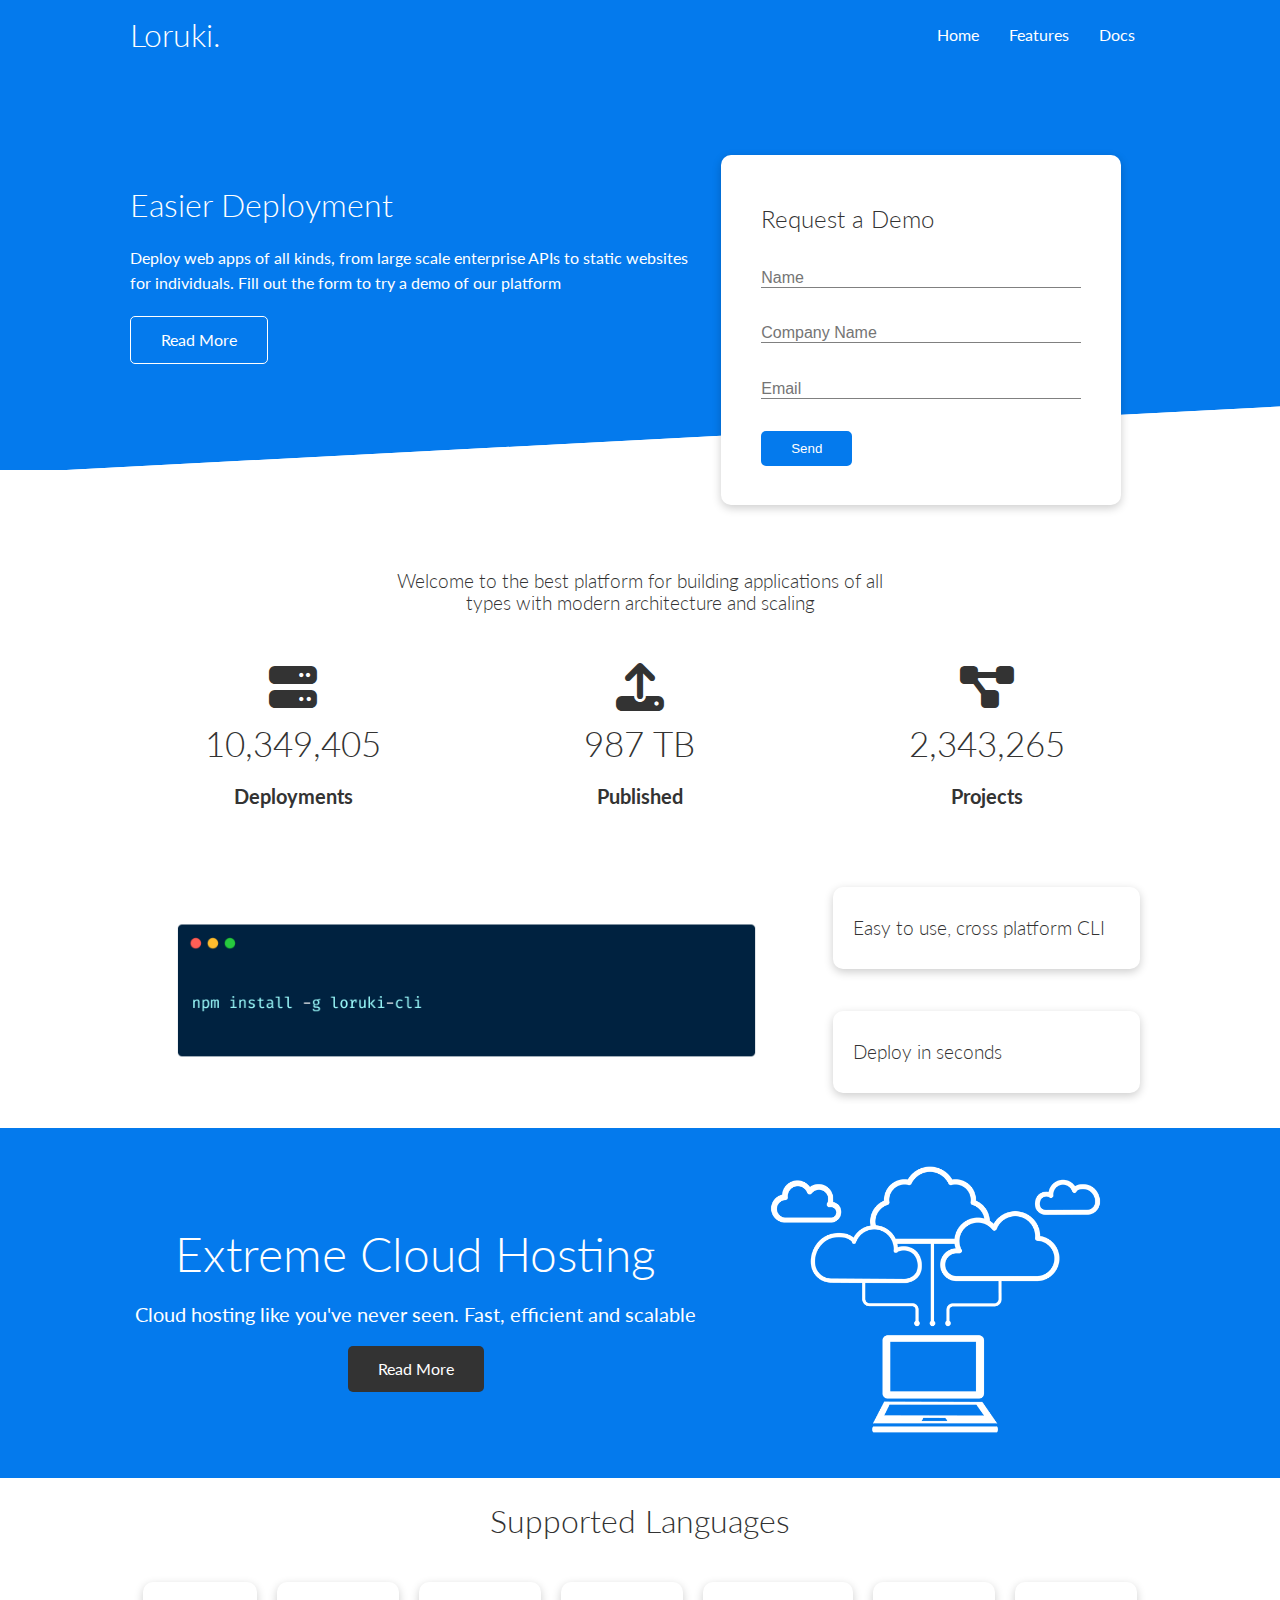
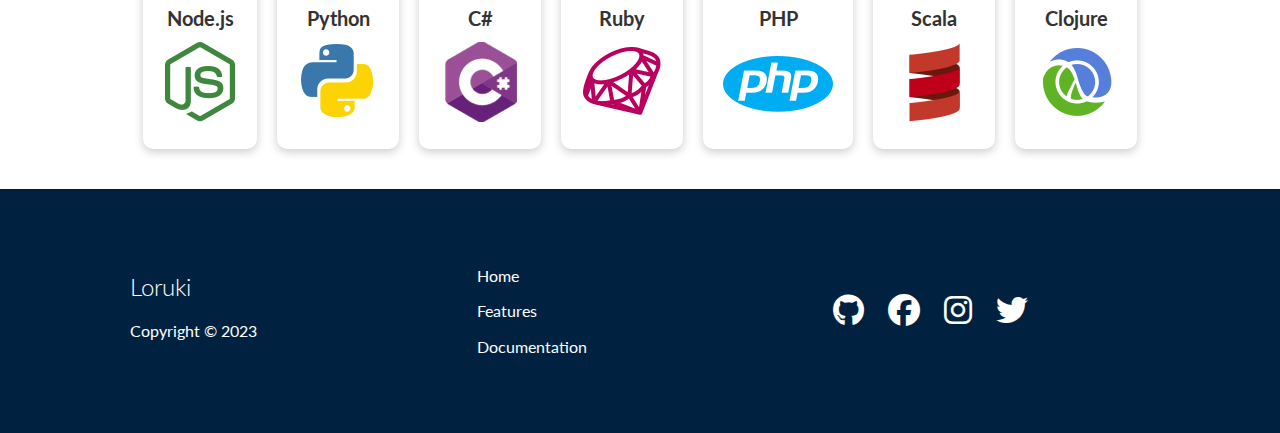
==== index.html @ 4200d352 "first commit" ====
<!DOCTYPE html>
<html lang="en">

<head>
    <meta charset="UTF-8">
    <meta name="viewport" content="width=device-width, initial-scale=1.0">
    <link rel="stylesheet" href="/css/utilities.css">
    <link rel="stylesheet" href="css/style.css">
    <link rel="stylesheet" href="https://cdnjs.cloudflare.com/ajax/libs/font-awesome/6.4.0/css/all.min.css" />
    <title>Loruki | Cloud Hosting For Everyone</title>
</head>

<body>
    <!-- Navbar -->
    <div class="navbar">
        <div class="container flex">
            <h1 class="logo">Loruki.</h1>
            <nav>
                <ul>
                    <li><a href="index.html">Home</a></li>
                    <li><a href="features.html">Features</a></li>
                    <li><a href="docs.html">Docs</a></li>
                </ul>
            </nav>
        </div>
    </div>
    <!-- Showcase -->
    <div class="showcase">
        <div class="container grid">
            <div class="showcase-text">
                <h1>Easier Deployment</h1>
                <p>Deploy web apps of all kinds, from large scale enterprise APIs to static websites for individuals.
                    Fill out the form to try a demo of our platform
                </p>
                <a href="features.html" class="btn btn-outline">Read More</a>
            </div>
            <div class="showcase-form card">
                <h2>Request a Demo</h2>
                <form>
                    <div class="form-control">
                        <input type="text" name="name" placeholder="Name" required>
                    </div>
                    <div class="form-control">
                        <input type="text" name="company" placeholder="Company Name" required>
                    </div>
                    <div class="form-control">
                        <input type="email" name="email" placeholder="Email" required>
                    </div>
                    <input type="submit" value="Send" class="btn btn-primary">
                </form>
            </div>
        </div>
    </div>
    <!-- Stats -->
    <div class="stats">
        <div class="container">
            <h3 class="stats-heading text-center my-1">
                Welcome to the best platform for building applications of all types with modern architecture and scaling
            </h3>
            <div class="grid grid-3 text-center my-4">
                <div>
                    <i class="fas fa-server fa-3x"></i>
                    <h3>10,349,405</h3>
                    <p>Deployments</p>
                </div>
                <div>
                    <i class="fas fa-upload fa-3x"></i>
                    <h3>987 TB</h3>
                    <p>Published</p>
                </div>
                <div>
                    <i class="fas fa-project-diagram fa-3x"></i>
                    <h3>2,343,265</h3>
                    <p>Projects</p>
                </div>
            </div>

        </div>
    </div>
    <!-- Cli -->
    <div class="cli">
        <div class="container grid">
            <img src="/images/cli.png" alt="CLI Image">
            <div class="card">
                <h3>Easy to use, cross platform CLI</h3>
            </div>
            <div class="card">
                <h3>Deploy in seconds</h3>
            </div>
        </div>
    </div>
    <!-- Cloud -->
    <div class="cloud bg-primary text-center py-2 my-2">
        <div class="container grid">
            <div class="cloud-text">
                <h2 class="lg">Extreme Cloud Hosting</h2>
                <p class="lead">Cloud hosting like you've never seen. Fast, efficient and scalable</p>
                <a href="features.tml" class="btn btn-dark">Read More</a>
            </div>
            <div class="cloud-image">
                <img src="/images/cloud.png" alt="cloud image">
            </div>
        </div>
    </div>
    <!-- Languages -->
    <div class="languages">
        <h2 class="text-center md my-2">Supported Languages</h2>
        <div class="container flex">
            <div class="card">
                <h4>Node.js</h4>
                <img src="/images/logos/node.png" alt="">
            </div>
            <div class="card">
                <h4>Python</h4>
                <img src="images/logos/python.png" alt="">
            </div>
            <div class="card">
                <h4>C#</h4>
                <img src="images/logos/csharp.png" alt="">
            </div>
            <div class="card">
                <h4>Ruby</h4>
                <img src="images/logos/ruby.png" alt="">
            </div>
            <div class="card">
                <h4>PHP</h4>
                <img src="images/logos/php.png" alt="">
            </div>
            <div class="card">
                <h4>Scala</h4>
                <img src="images/logos/scala.png" alt="">
            </div>
            <div class="card">
                <h4>Clojure</h4>
                <img src="images/logos/clojure.png" alt="">
            </div>
        </div>
    </div>
    <!-- Footer -->
    <div class="footer bg-dark py-5">
        <div class="container grid grid-3">
            <div>
                <h2>Loruki</h2>
                <p>Copyright &copy; 2023</p>
            </div>
            <nav>
                <ul>
                    <li><a href="index.html">Home</a></li>
                    <li><a href="features.html">Features</a></li>
                    <li><a href="docs.html">Documentation</a></li>
                </ul>
            </nav>
            <div class="socials">
                <a href="#"><i class="fab fa-github fa-2x github"></i></a>
                <a href="#"><i class="fab fa-facebook fa-2x"></i></a>
                <a href="#"><i class="fab fa-instagram fa-2x"></i></a>
                <a href="#"><i class="fab fa-twitter fa-2x"></i></a>
            </div>

        </div>
    </div>


</body>

</html>
---- css/utilities.css ----
/* Alert */
.alert {
    background-color: var(--light-color);
    padding: 10px 20px;
    font-weight: bold;
    margin: 15px 0;
  }
  
  .alert i {
    margin-right: 10px;
  }
  
  .alert-success {
    background-color: var(--success-color);
    color: #fff;
  }
  
  .alert-error {
    background-color: var(--error-color);
    color: #fff;
  }
.bg-primary {
    background-color: var(--primary-color);
    color: #fff;
}
.bg-secondary {
    background-color: var(--secondary-color);
    color: #fff;
}
.bg-dark {
    background-color: var(--dark-color);
    color: #fff;
}
.bg-light{
    background-color: var(--light-color);
    color: #333;
}
.text-primary {
    color: var(--primary-color);
}

.bg-primary a,
.bg-dark a {
    color: #fff;
}
.container {
    max-width: 1100px;
    margin: 0 auto;
    padding: 0 40px;
    overflow: auto;
}

.flex {
    display: flex;
    justify-content: center;
    align-items: center;
    height: 100%;
}
.grid {
    display: grid;
    grid-template-columns: repeat(2, 1fr);
    gap: 20px;
    justify-content: center;
    align-items: center;
    height: 100%;
}
.card {
    background-color: #fff;
    color: #333;    
    border-radius: 10px;
    padding: 20px;
    margin: 10px;
    box-shadow: 0 3px 10px rgba(0, 0, 0, 0.2);
}
.btn {
    display: inline-block;
    padding: 10px 30px;
    cursor: pointer;
    border: none;
    border-radius: 5px;
}
.btn-primary {
    background-color: var(--primary-color);
    color: #fff;
}
.btn-outline {
    background-color: transparent;
    color: #fff;
    border-radius: 5px;
    border: 1px solid #fff;
}
.btn-dark {
    background-color: #333;
    color: #fff;
}
.btn:hover {
    transform: scale(0.98);
}
.text-center {
    text-align: center;
}
.my-1 {
    margin: 1rem 0;
}
.my-2 {
    margin: 1.5rem 0;
}
.my-3 {
    margin: 2rem 0;
}
.my-4 {
    margin: 3rem 0;
}
.my-5 {
    margin: 4rem 0;
}
.p-3 {
    padding: 2rem;
}

.py-1 {
    padding: 1rem 0;
}
.py-2 {
    padding: 1.5rem 0;
}
.py-3 {
    padding: 2rem 0;
}
.py-4 {
    padding: 3rem 0;
}
.py-5 {
    padding: 4rem 0;
}
.sm {
    font-size: 1rem;
}
.md {
    font-size: 2rem;
}
.lg {
    font-size: 3rem;
}
.xl {
    font-size: 4rem;
}
.lead {
    font-size: 20px;
}
---- css/style.css ----
@import url('https://fonts.googleapis.com/css2?family=Lato:wght@300&display=swap');

/* Base */


:root {
    --primary-color: #047aed;
    --secondary-color: #1c3fa8;
    --dark-color: #002240;
    --light-color: #f4f4f4;
    --success-color: #5cb85c;
    --error-color: #d9534f;
}

* {
    box-sizing: border-box;
    margin: 0;
    padding: 0;
}

body {
    font-family: 'Lato', sans-serif;
    color: #333;
    line-height: 1.6;
}

ul {
    list-style-type: none;
}

a {
    text-decoration: none;
    color: #333;
}

h1,
h2,
h3 {
    font-weight: 300;
    line-height: 1.2;
    margin: 10px 0;
}

p {
    margin: 16px 0;
}

img {
    width: 100%;
}


/* Navbar */

.navbar {
    background-color: var(--primary-color);
    color: #fff;
    height: 70px;
}

.navbar .flex {
    justify-content: space-between;
}

.navbar ul {
    display: flex;
}

.navbar a {
    color: #fff;
    padding: 10px;
    margin: 0 5px;
}

.navbar a:hover {
    border-bottom: 2px solid #fff;
}

/* Showcase */
.showcase {
    height: 400px;
    background-color: var(--primary-color);
    color: #fff;
    position: relative;
}
.showcase-text {
    animation: slideInFromLeft 1s ease-in;
}

.showcase p {
    margin: 20px 0;
}

.showcase .grid {
    grid-template-columns: 55% 43%;
    overflow: visible;
}

.showcase .showcase-form {
    position: relative;
    top: 60px;
    height: 350px;
    width: 400px;
    padding: 40px;
    z-index: 100;
    /* justify-self: end; */
    animation: slideInFromRight 1s ease-in;
}

.showcase-form .form-control {
    margin: 30px 0;
}

.showcase-form input[type='text'],
.showcase-form input[type='email'] {
    border: none;
    border-bottom: 1px solid gray;
    width: 100%;
    font-size: 16px;

}

.showcase-form input:focus {
    outline: none;
}

.showcase::before,
.showcase::after {
    content: '';
    position: absolute;
    height: 100px;
    background-color: #fff;
    right: 0;
    left: 0;
    bottom: -70px;
    transform: skewY(-3deg);

}

/* Stats */
.stats {
    padding-top: 100px;
    animation: slideInFromBottom 1s ease-in;    
}

.stats .stats-heading {
    max-width: 500px;
    margin: 0 auto;

}

.grid-3 {
    grid-template-columns: repeat(3, 1fr);
}

.stats .grid p {
    font-size: 20px;
    font-weight: bold;
}

.stats .grid h3 {
    font-size: 35px;
}

/* Cli */
.cli .grid {
    grid-template-columns: repeat(3, 1fr);
    grid-template-rows: repeat(2, 1fr);
}

.cli .grid *:first-child {
    grid-column: 1 / span 2;
    grid-row: 1 / span 2;
}

/* Cloud */

.cloud .grid {
    grid-template-columns: 4fr 3fr;
}

/* Languages */
.languages .card {
    text-align: center;
    margin: 18px 10px 40px;
    transition: transform 0.2s ease-in;
}

.languages .card h4 {
    font-size: 20px;
    margin-bottom: 0.5rem;

}

.languages .flex {
    flex-wrap: wrap;
}

.languages .card:hover {
    transform: translateY(-15px);
}

/* Footer */
.footer .socials a {
    margin: 0 10px;
}

.footer nav ul li {
    margin: 10px 0;
}

.fa-github:hover {
    color: #000000;
}

.fa-facebook:hover {
    color: #1773EA;
}

.fa-instagram:hover {
    color: #B32E87;
}

.fa-twitter:hover {
    color: #1C9CEA;
}




/* Features-head */
.features-head img,
.docs-head img {
    width: 200px;
    justify-self: flex-end;
}

.features-platform img {
    width: 300px;
    justify-self: flex-end;
}

.features-main .card i,
.docs-main .card i {
    margin: 0 1rem;
}

.features-main .grid {
    grid-template-columns: repeat(3, 1fr);
    grid-template-rows: repeat(3, 1fr);
}


.features-main .grid *:first-child {
    grid-column: 1 / span 3;
}

.features-main .grid .card2 {
    grid-column: 1 / span 2;
}

.features-main .grid {
    padding: 30px;
}

/* Docs Main */
.docs-main .grid {
    grid-template-columns: 1fr 2fr;
}

.docs-main .grid .card {
    align-self: flex-start;
    padding: 16px;
}

.docs-main .grid .card li {
    border-bottom: 1px solid #ccc;
    padding-bottom: 5px;
    margin-bottom: 5px;
    font-size: 17px;

}

.docs-main .grid .card li a:hover {
    font-weight: bold;
}

pre,
code {
    background-color: #333;
    color: #fff;
    padding: 10px;
}

/**************** Animations ******************/
@keyframes slideInFromLeft{
    0% {
        transform: translateX(-100%);
    }
    100% {
        transform: translateX(0);
    }
}
@keyframes slideInFromRight{
    0% {
        transform: translateX(100%);
    }
    100% {
        transform: translateX(0);
    }
}
@keyframes slideInFromTop{
    0% {
        transform: translateY(-100%);
    }
    100% {
        transform: translateX(0);
    }
}
@keyframes slideInFromBottom{
    0% {
        transform: translateY(100%);
    }
    100% {
        transform: translateX(0);
    }
}

/********************** Media Queries ******************/
/* Tablet & under */
@media(max-width : 768px) {

    .grid,
    .showcase .grid,
    .stats .grid,
    .cli .grid,
    .cloud .grid,
    .features-head .grid,
    .features-platform .grid,
    .features-main .grid,
    .docs-main .grid {
        grid-template-columns: 1fr;
        grid-template-rows: 1fr;
    }

    .showcase {
        height: auto;
    }

    .showcase-text {
        text-align: center;
        margin-top: 40px;
    }

    .features-head,
    .features-platform,
    .docs-head {
        text-align: center;
    }

    .showcase-form {
        justify-self: center;
        margin: auto;
    }

    .features-head img,
    .features-platform img,
    .docs-head img {
        justify-self: center;
    }

    .cli .grid *:first-child {
        grid-column: 1;

    }
    .features-main .grid *:first-child {
        grid-column: 1;
    }

    .features-main .grid .card2 {
        grid-column: 1;
    }
}

/* Mobile */
@media(max-width : 500px) {
    .navbar {
        height: 110px;
    }

    .navbar .flex {
        flex-direction: column;
    }

    .navbar ul {
        background-color: rgba(0, 0, 0, 0.2);
        padding: 10px;
    }
    .features-head img,
    .features-platform img {
        width: 150px;
    }

}
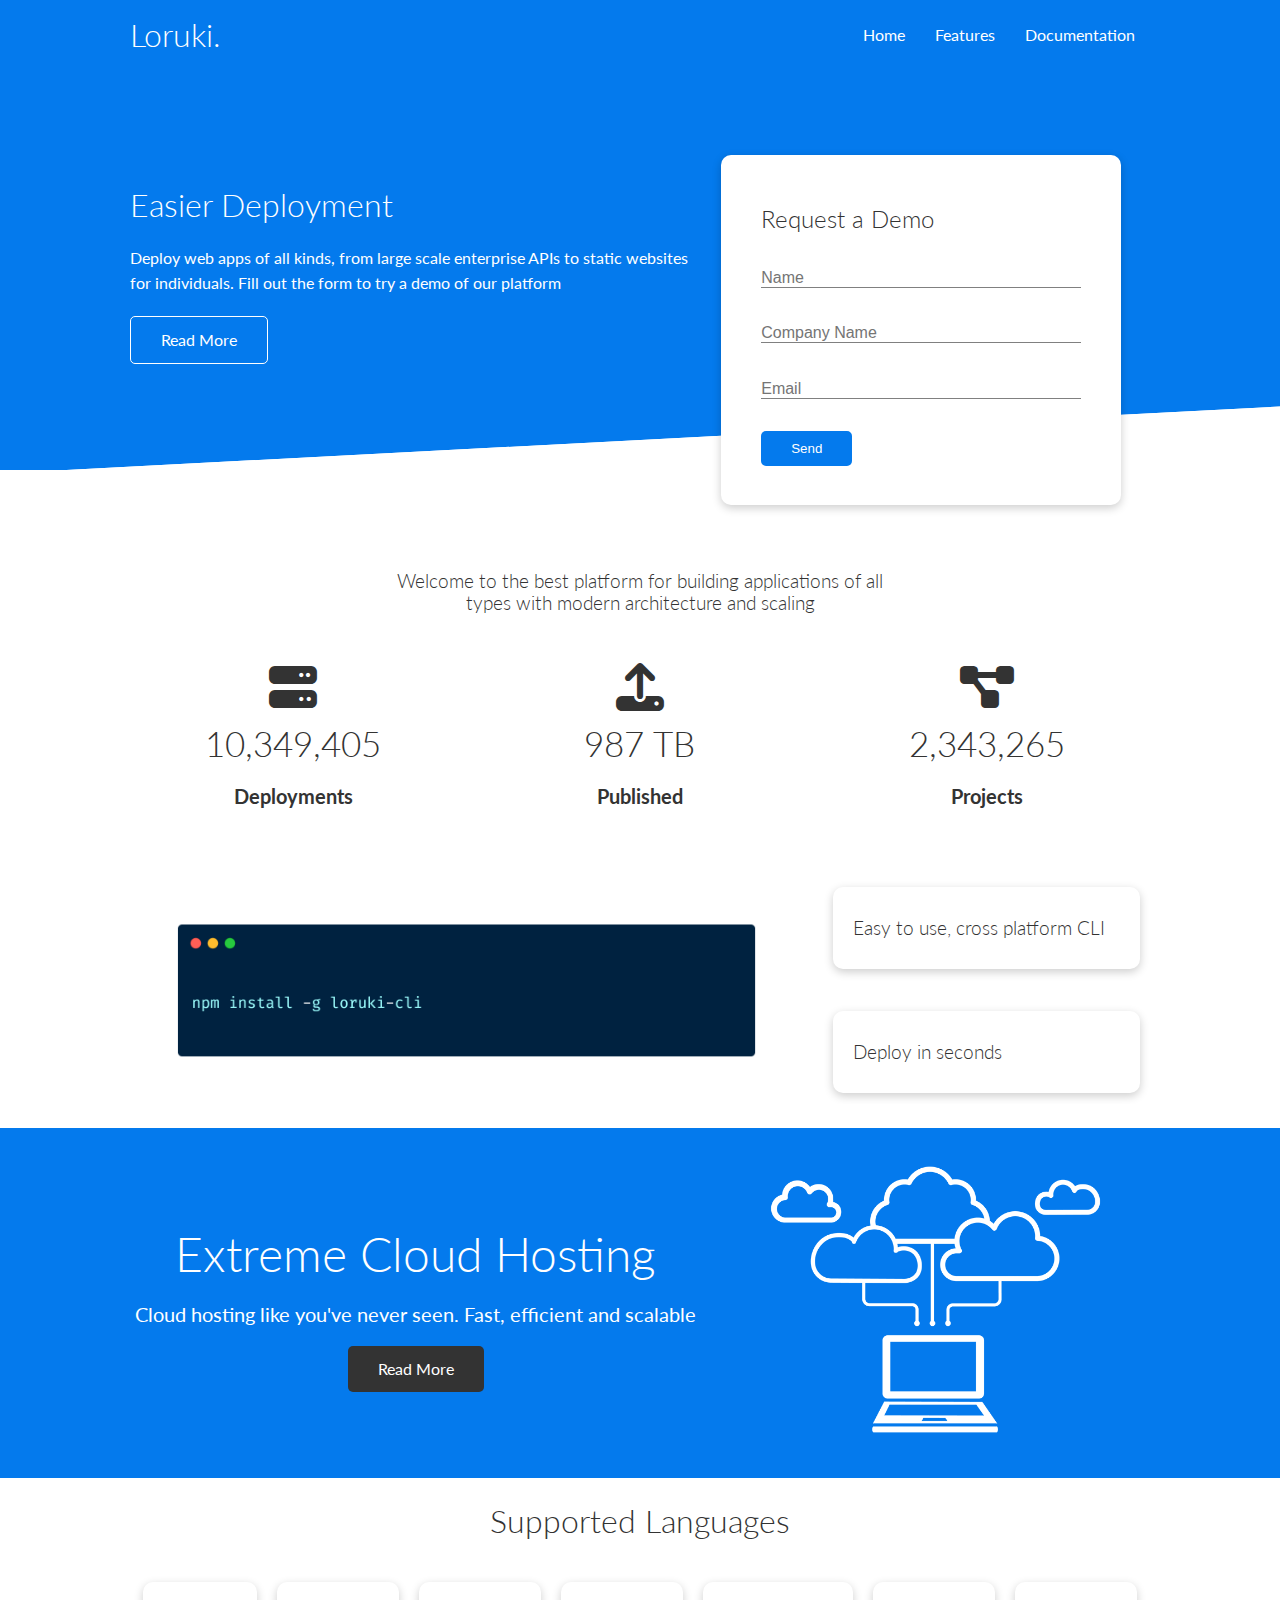
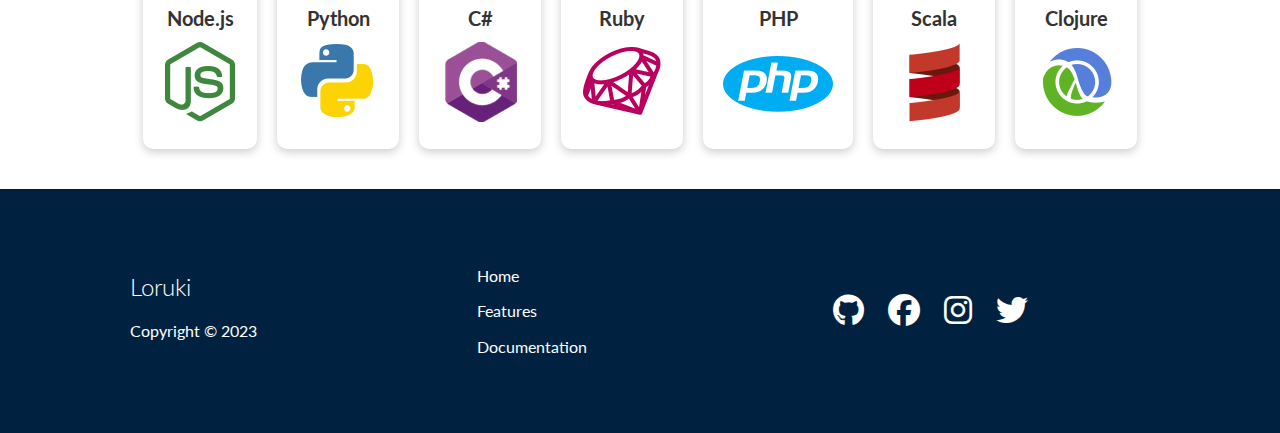
==== commit 80d7d1c3: "second commit" ====
--- a/index.html
+++ b/index.html
@@ -19,7 +19,7 @@
                 <ul>
                     <li><a href="index.html">Home</a></li>
                     <li><a href="features.html">Features</a></li>
-                    <li><a href="docs.html">Docs</a></li>
+                    <li><a href="docs.html">Documentation</a></li>
                 </ul>
             </nav>
         </div>
